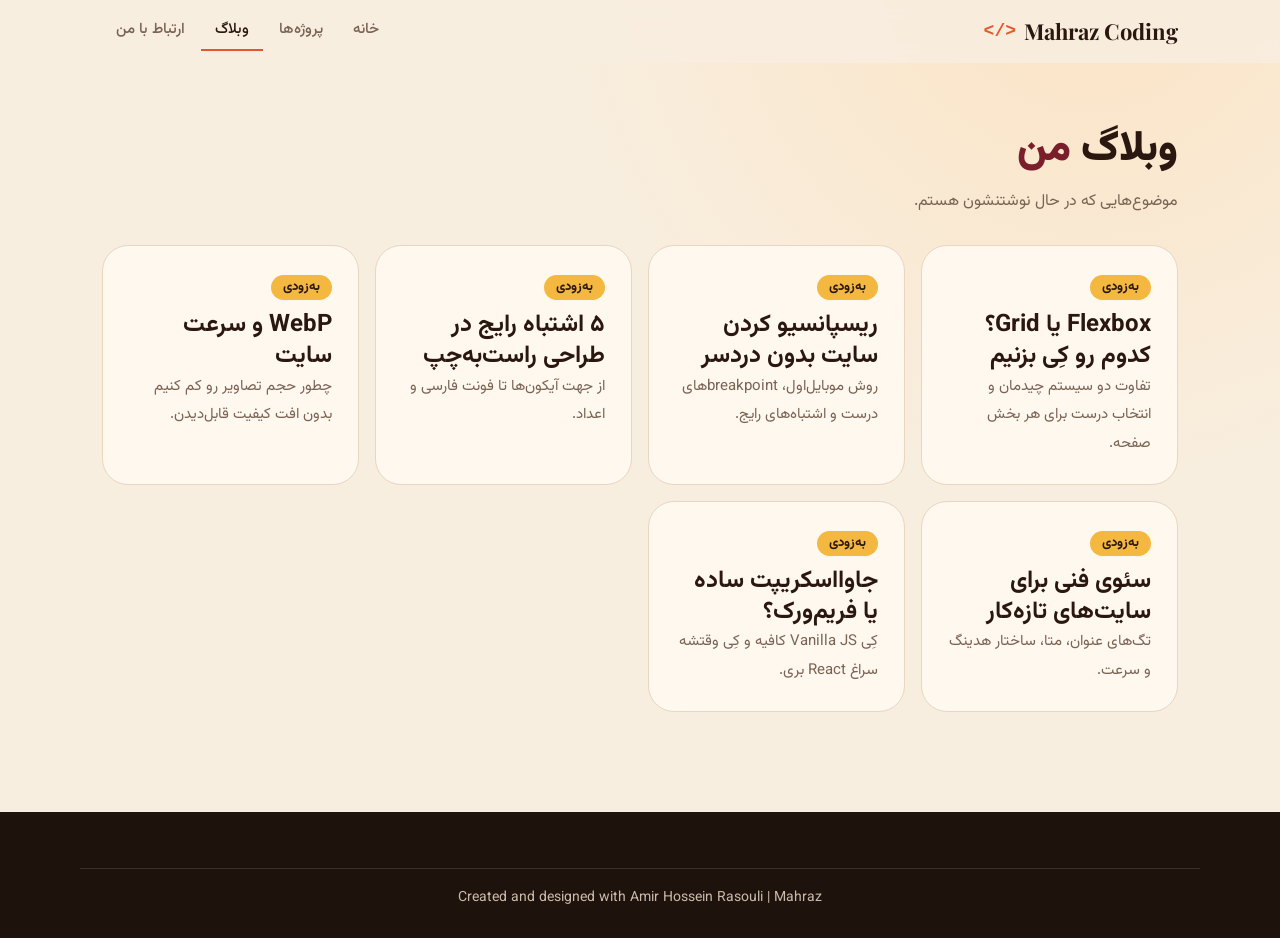
==== blog.html @ 0adf158b "first commit" ====
<!doctype html>
<html lang="fa" dir="rtl">
  <head>
    <meta charset="utf-8" />
    <meta
      name="viewport"
      content="width=device-width, initial-scale=1, viewport-fit=cover"
    />
    <title>وبلاگ برنامه‌نویسی وب | Mahraz </title>
    <meta
      name="description"
      content="آموزش و نکته‌های کاربردی فرانت‌اند، ریسپانسیو، سئوی فنی و سرعت سایت."
    />
    <meta name="robots" content="noindex,follow" />
    <link rel="canonical" href="https://mahrazcodding.ir/blog.html" />
    <meta name="theme-color" content="#F8EEDF" />
    <meta property="og:type" content="website" />
    <meta property="og:site_name" content="Mahraz Coding" />
    <meta property="og:title" content="وبلاگ برنامه‌نویسی وب | Mahraz Coding" />
    <meta
      property="og:description"
      content="آموزش و نکته‌های کاربردی فرانت‌اند، ریسپانسیو، سئوی فنی و سرعت سایت."
    />
    <meta property="og:url" content="https://mahrazcodding.ir/blog.html" />
    <meta property="og:locale" content="fa_IR" />
    <meta
      property="og:image"
      content="https://mahrazcodding.ir"
    />
    <meta name="twitter:card" content="summary_large_image" />
    <link rel="icon" href="assets/favicon.svg" type="image/svg+xml" />
    <link rel="preconnect" href="https://fonts.googleapis.com" />
    <link rel="preconnect" href="https://fonts.gstatic.com" crossorigin />
    <link
      href="https://fonts.googleapis.com/css2?family=Vazirmatn:wght@400;500;700;900&family=Playfair+Display:wght@700;900&family=Caveat:wght@600&display=swap"
      rel="stylesheet"
    />
    <link rel="stylesheet" href="css/style.css" />
    <script src="js/main.js" defer></script>
  </head>
  <body>
    <a class="skip" href="#main">پرش به محتوا</a>
    <div id="bar" aria-hidden="true"></div>
    <header>
      <div class="bar-in">
        <a class="brand" href="index.html" aria-label="Mahraz Coding، صفحه اصلی"
          ><em>&lt;/&gt;</em>Mahraz Coding</a
        >
        <button
          class="burger"
          id="bg"
          type="button"
          aria-label="منو"
          aria-expanded="false"
          aria-controls="nv"
        >
          <span></span><span></span><span></span>
        </button>
        <nav id="nv" aria-label="منوی اصلی">
          <a href="index.html">خانه</a><a href="projects.html">پروژه‌ها</a
          ><a href="blog.html" class="on" aria-current="page">وبلاگ</a
          ><a href="contact.html">ارتباط با من</a>
        </nav>
      </div>
    </header>
    <main id="main">
      <div>
        <section>
          <h1 class="title">وبلاگ <span>من</span></h1>
          <p class="sub">موضوع‌هایی که در حال نوشتنشون هستم.</p>
          <div class="cards">
            <article class="card cd">
              <span class="tag">به‌زودی</span>
              <h2>Flexbox یا Grid؟ کدوم رو کِی بزنیم</h2>
              <p>تفاوت دو سیستم چیدمان و انتخاب درست برای هر بخش صفحه.</p>
            </article>
            <article class="card cd">
              <span class="tag">به‌زودی</span>
              <h2>ریسپانسیو کردن سایت بدون دردسر</h2>
              <p>روش موبایل‌اول، breakpointهای درست و اشتباه‌های رایج.</p>
            </article>
            <article class="card cd">
              <span class="tag">به‌زودی</span>
              <h2>۵ اشتباه رایج در طراحی راست‌به‌چپ</h2>
              <p>از جهت آیکون‌ها تا فونت فارسی و اعداد.</p>
            </article>
            <article class="card cd">
              <span class="tag">به‌زودی</span>
              <h2>WebP و سرعت سایت</h2>
              <p>چطور حجم تصاویر رو کم کنیم بدون افت کیفیت قابل‌دیدن.</p>
            </article>
            <article class="card cd">
              <span class="tag">به‌زودی</span>
              <h2>سئوی فنی برای سایت‌های تازه‌کار</h2>
              <p>تگ‌های عنوان، متا، ساختار هدینگ و سرعت.</p>
            </article>
            <article class="card cd">
              <span class="tag">به‌زودی</span>
              <h2>جاوااسکریپت ساده یا فریم‌ورک؟</h2>
              <p>کِی Vanilla JS کافیه و کِی وقتشه سراغ React بری.</p>
            </article>
          </div>
        </section>
      </div>
    </main>
    <footer>
      <div class="cr">
        Created and designed with Amir Hossein Rasouli | Mahraz
      </div>
    </footer>
  </body>
</html>
---- css/style.css ----
:root {
  color-scheme: light;
  --bg: #f8eedf;
  --card: #fff8ee;
  --ink: #2a1710;
  --muted: #7a6354;
  --line: #e8d6c0;
  --mr: #7a1e2b;
  --or: #e4572e;
  --yl: #f4b73f;
  --dk: #1e120d;
  box-sizing: border-box;
  padding-top: env(safe-area-inset-top, 0px);
  padding-bottom: env(safe-area-inset-bottom, 0px);
}
*,
*::before,
*::after {
  box-sizing: inherit;
}
html {
  scroll-behavior: smooth;
  scroll-padding-top: 90px;
}
body {
  margin: 0;
  background:
    radial-gradient(900px circle at 85% -5%, #fbe3c4, transparent 60%),
    var(--bg);
  color: var(--ink);
  font-family: Vazirmatn, Tahoma, sans-serif;
  line-height: 1.9;
  overflow-x: hidden;
}
a {
  color: inherit;
  text-decoration: none;
}
:focus-visible {
  outline: 3px solid var(--or);
  outline-offset: 3px;
  border-radius: 8px;
}
#bar {
  position: fixed;
  top: 0;
  right: 0;
  left: 0;
  height: 4px;
  z-index: 30;
  background: linear-gradient(90deg, var(--mr), var(--or), var(--yl));
  transform: scaleX(0);
  transform-origin: right;
}
header {
  position: sticky;
  top: 0;
  z-index: 20;
  background: rgba(248, 238, 223, 0.9);
  backdrop-filter: blur(8px);
  padding-top: env(safe-area-inset-top, 0px);
}
.bar-in {
  max-width: 1120px;
  margin: auto;
  padding: 12px 22px;
  display: flex;
  flex-wrap: wrap;
  align-items: center;
  justify-content: space-between;
  gap: 4px 20px;
}
.brand {
  font:
    700 22px/1.4 "Playfair Display",
    serif;
  direction: ltr;
  display: flex;
  gap: 8px;
  align-items: center;
}
.brand em {
  font: 700 18px monospace;
  color: var(--or);
  font-style: normal;
}
nav {
  display: flex;
  gap: 2px;
  flex-wrap: wrap;
}
nav a {
  padding: 4px 14px;
  font-weight: 500;
  font-size: 15px;
  border-bottom: 2px solid transparent;
  color: var(--muted);
}
nav a:hover {
  color: var(--ink);
}
nav a.on {
  color: var(--ink);
  border-color: var(--or);
}
.burger {
  display: none;
  width: 44px;
  height: 44px;
  border: 1.5px solid var(--mr);
  border-radius: 50%;
  background: transparent;
  cursor: pointer;
  flex-direction: column;
  align-items: center;
  justify-content: center;
  gap: 5px;
  padding: 0;
}
.burger span {
  display: block;
  width: 18px;
  height: 2px;
  background: var(--mr);
  border-radius: 2px;
  transition:
    transform 0.25s,
    opacity 0.2s;
}
.burger[aria-expanded="true"] span:nth-child(1) {
  transform: translateY(7px) rotate(45deg);
}
.burger[aria-expanded="true"] span:nth-child(2) {
  opacity: 0;
}
.burger[aria-expanded="true"] span:nth-child(3) {
  transform: translateY(-7px) rotate(-45deg);
}
@media (max-width: 640px) {
  .burger {
    display: flex;
  }
  header nav {
    display: none;
    position: absolute;
    top: 100%;
    right: 0;
    left: 0;
    flex-direction: column;
    gap: 0;
    background: var(--bg);
    padding: 6px 22px 14px;
    border-bottom: 1px solid var(--line);
    box-shadow: 0 18px 30px rgba(42, 23, 16, 0.12);
  }
  header nav.open {
    display: flex;
  }
  header nav a {
    padding: 12px 4px;
  }
}
main {
  max-width: 1120px;
  margin: auto;
  padding: 0 22px;
}
section {
  padding: 60px 0;
}
h1,
h2,
h3 {
  line-height: 1.3;
  margin: 0;
}
.btn {
  display: inline-block;
  background: var(--ink);
  color: #fff;
  padding: 12px 28px;
  border-radius: 999px;
  font: inherit;
  font-weight: 700;
  border: 2px solid var(--ink);
  cursor: pointer;
  transition:
    transform 0.2s,
    background 0.2s;
}
.btn:hover {
  background: var(--mr);
  border-color: var(--mr);
  transform: translateY(-2px);
}
.btn.alt {
  background: transparent;
  color: var(--ink);
}
.btn.alt:hover {
  background: var(--ink);
  color: #fff;
  border-color: var(--ink);
}
.hero {
  display: grid;
  gap: 30px;
  align-items: center;
  padding-top: 36px;
}
.hand {
  font:
    600 30px/1 Caveat,
    cursive;
  color: var(--ink);
  direction: ltr;
  display: block;
  margin-bottom: -4px;
}
.hi {
  font-size: 20px;
  font-weight: 700;
  color: var(--or);
  margin: 0;
}
.hero h1 {
  font-size: clamp(44px, 11vw, 84px);
  font-weight: 900;
  letter-spacing: -1px;
}
.hero h1 span {
  color: var(--or);
}
.type {
  font-size: clamp(20px, 4.5vw, 28px);
  font-weight: 700;
  color: var(--mr);
  min-height: 2em;
  margin-top: 6px;
}
.type::after {
  content: "";
  display: inline-block;
  width: 2px;
  height: 1em;
  background: var(--or);
  margin-inline-start: 4px;
  vertical-align: middle;
  animation: bl 1s steps(1) infinite;
}
@keyframes bl {
  50% {
    opacity: 0;
  }
}
.hero p {
  max-width: 470px;
  color: var(--muted);
  margin: 8px 0 22px;
}
.row {
  display: flex;
  gap: 12px;
  flex-wrap: wrap;
  align-items: center;
}
.ico {
  display: flex;
  gap: 10px;
  margin-top: 22px;
}
.ico a {
  width: 42px;
  height: 42px;
  display: grid;
  place-items: center;
  border-radius: 50%;
  border: 1.5px solid var(--mr);
  color: var(--mr);
  transition: 0.2s;
}
.ico a:hover {
  background: var(--mr);
  color: #fff;
  transform: translateY(-3px);
}
svg.i {
  width: 20px;
  height: 20px;
  fill: none;
  stroke: currentColor;
  stroke-width: 1.8;
  stroke-linecap: round;
  stroke-linejoin: round;
}
.vis {
  position: relative;
  width: min(430px, 86vw);
  aspect-ratio: 1/1.05;
  justify-self: center;
  margin-bottom: 20px;
}
.frame {
  position: absolute;
  inset: 0 5% 14% 5%;
  border-radius: 40px 40px 150px 40px;
  background: #e9b27e center/cover;
  overflow: hidden;
  box-shadow: 0 24px 50px rgba(122, 30, 43, 0.22);
  z-index: 2;
}
.frame::before {
  content: "";
  position: absolute;
  inset: 0;
  background:
    radial-gradient(circle at 70% 25%, #ffd79a, transparent 55%),
    linear-gradient(160deg, #f3b987, #b4532f 70%, #5a1f1a);
}
.frame b {
  position: absolute;
  inset: 0;
  display: grid;
  place-items: center;
  font:
    900 110px "Playfair Display",
    serif;
  color: rgba(255, 255, 255, 0.35);
}
.o {
  position: absolute;
  border-radius: 50%;
  animation: fl 6s ease-in-out infinite;
}
.o1 {
  width: 25%;
  aspect-ratio: 1;
  background: var(--mr);
  left: -4%;
  top: 42%;
  z-index: 3;
}
.o2 {
  width: 22%;
  aspect-ratio: 1;
  background: var(--yl);
  border-radius: 100% 0 0 0;
  left: 2%;
  bottom: 14%;
  z-index: 1;
  animation-delay: -2s;
}
.o3 {
  width: 78%;
  aspect-ratio: 1;
  border: 2px solid var(--or);
  border-color: transparent transparent var(--or) var(--or);
  left: -12%;
  bottom: -6%;
  z-index: 1;
  animation: none;
}
.o4 {
  width: 11%;
  aspect-ratio: 1;
  background: var(--or);
  right: -2%;
  top: 8%;
  z-index: 3;
  animation-delay: -4s;
}
@keyframes fl {
  50% {
    transform: translateY(-10px);
  }
}
.code {
  position: absolute;
  right: -3%;
  bottom: 2%;
  width: 74%;
  background: #1e120d;
  color: #f8eedf;
  border-radius: 16px;
  padding: 12px 16px 14px;
  direction: ltr;
  font: 12px/1.7 monospace;
  box-shadow: 0 18px 36px rgba(0, 0, 0, 0.35);
  z-index: 4;
}
.code i {
  display: inline-block;
  width: 9px;
  height: 9px;
  border-radius: 50%;
  margin-right: 5px;
}
.code .k {
  color: #f4b73f;
}
.code .st {
  color: #8fe0b0;
}
.note {
  position: absolute;
  left: -6%;
  top: 2%;
  z-index: 4;
  font:
    600 20px/1.1 Caveat,
    cursive;
  direction: ltr;
  transform: rotate(-6deg);
}
.lab {
  font-size: 14px;
  color: var(--or);
  font-weight: 700;
  margin-bottom: 6px;
}
.title {
  font-size: clamp(28px, 5.5vw, 42px);
  font-weight: 900;
  margin-bottom: 10px;
}
.title span {
  color: var(--mr);
}
.sub {
  color: var(--muted);
  margin: 0 0 28px;
}
.abt {
  display: grid;
  gap: 30px;
  align-items: center;
}
.abt p {
  color: #4e3a2e;
  max-width: 520px;
}
.feat {
  display: grid;
  grid-template-columns: 1fr 1fr;
  gap: 14px;
  list-style: none;
  margin: 0;
  padding: 0;
}
.feat li {
  display: flex;
  flex-direction: column;
  align-items: center;
  text-align: center;
  gap: 10px;
  font-weight: 700;
  font-size: 14px;
  line-height: 1.6;
  padding: 18px 10px;
  background: var(--card);
  border: 1px solid var(--line);
  border-radius: 22px;
  transition:
    transform 0.25s,
    box-shadow 0.25s;
}
.feat li:hover {
  transform: translateY(-4px);
  box-shadow: 0 14px 28px rgba(122, 30, 43, 0.12);
}
.feat li i {
  width: 40px;
  height: 40px;
  border-radius: 50%;
  border: 1px solid var(--line);
  background: var(--card);
  display: grid;
  place-items: center;
  font-style: normal;
}
.arch {
  position: relative;
  width: min(280px, 70vw);
  aspect-ratio: 0.72;
  justify-self: center;
  border-radius: 200px 200px 24px 24px;
  background: linear-gradient(170deg, #c8612e, var(--mr) 70%, #3a1416);
  display: grid;
  place-items: center;
  font: 900 70px monospace;
  color: rgba(255, 255, 255, 0.85);
  overflow: hidden;
  box-shadow: 0 20px 44px rgba(122, 30, 43, 0.25);
}
.arch::after {
  content: "";
  position: absolute;
  width: 60%;
  aspect-ratio: 1;
  border-radius: 50%;
  background: var(--yl);
  opacity: 0.9;
  right: -18%;
  bottom: 8%;
  mix-blend-mode: soft-light;
}
.cd {
  background: var(--card);
  border: 1px solid var(--line);
  border-radius: 26px;
}
.sks {
  display: grid;
  grid-template-columns: repeat(auto-fit, minmax(260px, 1fr));
  gap: 16px;
}
.sk {
  padding: 22px;
  display: grid;
  gap: 14px;
  transition:
    transform 0.25s,
    box-shadow 0.25s;
}
.sk:hover {
  transform: translateY(-4px);
  box-shadow: 0 16px 34px rgba(122, 30, 43, 0.14);
}
.sk .top {
  display: flex;
  align-items: center;
  gap: 14px;
}
.sk .bd {
  width: 52px;
  height: 52px;
  border-radius: 16px;
  display: grid;
  place-items: center;
  font: 700 16px monospace;
  color: #fff;
  background: var(--c);
  direction: ltr;
}
.sk h3 {
  font-size: 18px;
  direction: ltr;
  text-align: right;
}
.sk small {
  display: block;
  color: var(--muted);
  font-size: 13px;
  line-height: 1.6;
}
.sk .pc {
  margin-inline-start: auto;
  font-weight: 900;
  font-size: 22px;
  color: var(--mr);
}
.sk .tr {
  height: 10px;
  border-radius: 99px;
  background: var(--line);
  overflow: hidden;
}
.sk .tr i {
  display: block;
  height: 100%;
  width: 0;
  border-radius: 99px;
  background: linear-gradient(90deg, var(--mr), var(--or), var(--yl));
  transition: width 1.4s cubic-bezier(0.2, 0.8, 0.2, 1);
}
.sk.go .tr i {
  width: calc(var(--v) * 1%);
}
.cards {
  display: grid;
  grid-template-columns: repeat(auto-fit, minmax(230px, 1fr));
  gap: 16px;
}
.card {
  padding: 26px;
  transition:
    transform 0.25s,
    box-shadow 0.25s;
}
.card:hover {
  transform: translateY(-5px);
  box-shadow: 0 16px 34px rgba(122, 30, 43, 0.14);
}
.ic {
  width: 52px;
  height: 52px;
  border-radius: 50%;
  display: grid;
  place-items: center;
  background: #f6e3cf;
  border: 1px solid var(--line);
  margin-bottom: 12px;
}

.card h3 {
  font-size: 18px;
  margin-bottom: 6px;
}
.card p {
  margin: 0;
  color: var(--muted);
  font-size: 15px;
}
.links {
  display: grid;
  grid-template-columns: repeat(auto-fit, minmax(260px, 1fr));
  gap: 16px;
}
.lk {
  display: flex;
  justify-content: space-between;
  align-items: center;
  border-radius: 30px;
  padding: 34px 30px;
  color: #fff;
  transition: transform 0.25s;
}
.lk:hover {
  transform: translateY(-4px);
}
.lk h3 {
  font-size: 26px;
}
.lk p {
  margin: 4px 0 0;
  opacity: 0.85;
}
.lk b {
  font-size: 28px;
}
.lk.a {
  background: var(--mr);
}
.lk.b {
  background: linear-gradient(135deg, var(--or), #b8431f);
}
.cta {
  background: var(--dk);
  color: #fff;
  border-radius: 34px;
  padding: 50px 24px;
  text-align: center;
  position: relative;
  overflow: hidden;
}
.cta::before {
  content: "";
  position: absolute;
  width: 200px;
  height: 200px;
  border-radius: 50%;
  background: var(--mr);
  right: -60px;
  top: -70px;
}
.cta::after {
  content: "";
  position: absolute;
  width: 110px;
  height: 110px;
  border-radius: 100% 0 0 0;
  background: var(--yl);
  left: -20px;
  bottom: -20px;
}
.cta > * {
  position: relative;
  z-index: 1;
}
.cta h2 {
  font-size: clamp(24px, 5vw, 34px);
  color: var(--yl);
  margin-bottom: 8px;
}
.cta p {
  margin: 0 auto 22px;
  max-width: 520px;
  opacity: 0.85;
}
.cta .btn {
  background: var(--yl);
  color: var(--ink);
  border-color: var(--yl);
}
.cta .btn:hover {
  background: var(--or);
  border-color: var(--or);
  color: #fff;
}
.empty {
  text-align: center;
  border-style: dashed;
  padding: 64px 24px;
}
.empty .e {
  display: grid;
  place-items: center;
  margin-bottom: 6px;
}
.empty .e svg {
  width: 56px;
  height: 56px;
  stroke: var(--mr);
  stroke-width: 1.4;
}
.empty h2 {
  margin: 10px 0 6px;
  color: var(--mr);
}
.empty p {
  color: var(--muted);
  margin: 0 auto;
  max-width: 460px;
}
.tag {
  display: inline-block;
  background: var(--yl);
  font-size: 13px;
  font-weight: 700;
  padding: 0 12px;
  border-radius: 999px;
  margin-bottom: 10px;
}
.soc {
  display: grid;
  grid-template-columns: repeat(auto-fit, minmax(230px, 1fr));
  gap: 16px;
}
.s {
  display: flex;
  align-items: center;
  gap: 16px;
  padding: 22px;
  border-radius: 26px;
  background: var(--c);
  color: #fff;
  transition:
    transform 0.25s,
    box-shadow 0.25s;
}
.s:hover {
  transform: translateY(-6px) rotate(-1deg);
  box-shadow: 0 18px 34px rgba(42, 23, 16, 0.25);
}
.s i {
  width: 56px;
  height: 56px;
  border-radius: 50%;
  background: rgba(255, 255, 255, 0.2);
  display: grid;
  place-items: center;
}
.s svg.i {
  width: 26px;
  height: 26px;
}
.s b {
  display: block;
  font-size: 18px;
}
.s small {
  direction: ltr;
  display: block;
  text-align: right;
  opacity: 0.9;
}
footer {
  background: var(--dk);
  color: #cdbba9;
  margin-top: 40px;
  padding: 34px 22px calc(26px + env(safe-area-inset-bottom, 0px));
}
.f {
  max-width: 1120px;
  margin: auto;
  display: flex;
  flex-wrap: wrap;
  gap: 16px 40px;
  align-items: center;
  justify-content: space-between;
}
.f .brand {
  color: #fff;
}
.f nav a {
  color: #cdbba9;
  font-size: 14px;
}
.cr {
  max-width: 1120px;
  margin: 22px auto 0;
  padding-top: 16px;
  border-top: 1px solid rgba(255, 255, 255, 0.12);
  text-align: center;
  font-size: 14px;
  direction: ltr;
}
@media (prefers-reduced-motion: reduce) {
  *,
  *::before,
  *::after {
    animation: none !important;
    transition: none !important;
    scroll-behavior: auto !important;
  }
}
@media (min-width: 860px) {
  .hero {
    grid-template-columns: 1.1fr 1fr;
  }
  .abt {
    grid-template-columns: 1.2fr 1fr 1fr;
  }
}
.ic svg.i,
.feat li i svg.i {
  width: 24px;
  height: 24px;
  stroke: var(--mr);
  stroke-width: 1.8;
}
.skip {
  position: absolute;
  right: 12px;
  top: -70px;
  background: var(--ink);
  color: #fff;
  padding: 8px 16px;
  border-radius: 8px;
  z-index: 50;
}
.skip:focus {
  top: 12px;
}
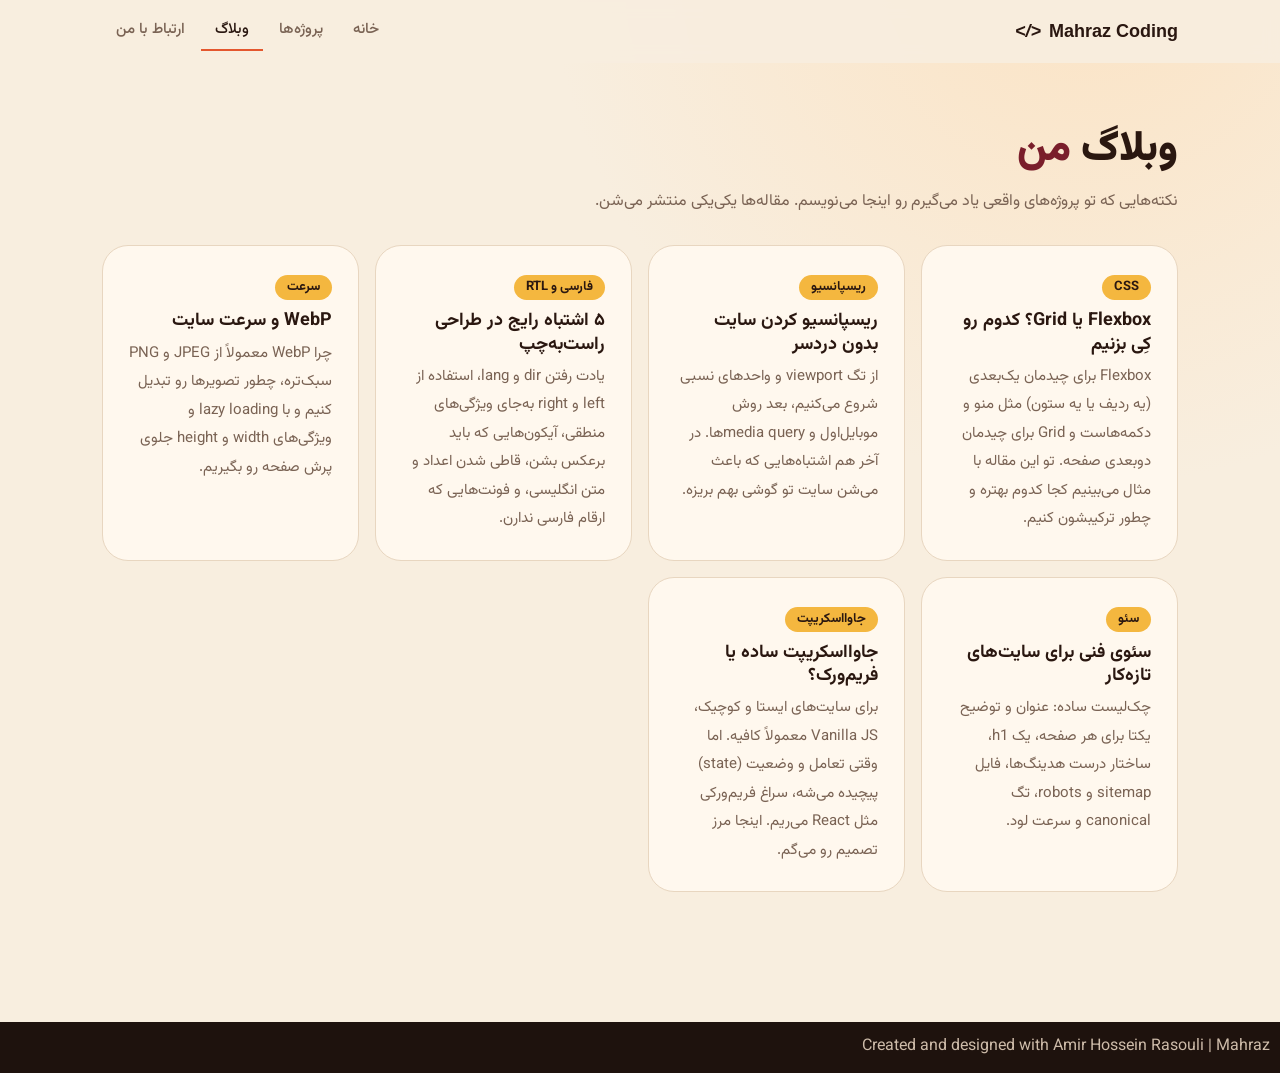
==== commit 719cfbde: "update" ====
--- a/blog.html
+++ b/blog.html
@@ -65,42 +65,49 @@
     </header>
     <main id="main">
       <div>
-        <section>
-          <h1 class="title">وبلاگ <span>من</span></h1>
-          <p class="sub">موضوع‌هایی که در حال نوشتنشون هستم.</p>
-          <div class="cards">
-            <article class="card cd">
-              <span class="tag">به‌زودی</span>
-              <h2>Flexbox یا Grid؟ کدوم رو کِی بزنیم</h2>
-              <p>تفاوت دو سیستم چیدمان و انتخاب درست برای هر بخش صفحه.</p>
-            </article>
-            <article class="card cd">
-              <span class="tag">به‌زودی</span>
-              <h2>ریسپانسیو کردن سایت بدون دردسر</h2>
-              <p>روش موبایل‌اول، breakpointهای درست و اشتباه‌های رایج.</p>
-            </article>
-            <article class="card cd">
-              <span class="tag">به‌زودی</span>
-              <h2>۵ اشتباه رایج در طراحی راست‌به‌چپ</h2>
-              <p>از جهت آیکون‌ها تا فونت فارسی و اعداد.</p>
-            </article>
-            <article class="card cd">
-              <span class="tag">به‌زودی</span>
-              <h2>WebP و سرعت سایت</h2>
-              <p>چطور حجم تصاویر رو کم کنیم بدون افت کیفیت قابل‌دیدن.</p>
-            </article>
-            <article class="card cd">
-              <span class="tag">به‌زودی</span>
-              <h2>سئوی فنی برای سایت‌های تازه‌کار</h2>
-              <p>تگ‌های عنوان، متا، ساختار هدینگ و سرعت.</p>
-            </article>
-            <article class="card cd">
-              <span class="tag">به‌زودی</span>
-              <h2>جاوااسکریپت ساده یا فریم‌ورک؟</h2>
-              <p>کِی Vanilla JS کافیه و کِی وقتشه سراغ React بری.</p>
-            </article>
-          </div>
-        </section>
+<section>
+  <h1 class="title">وبلاگ <span>من</span></h1>
+  <p class="sub">نکته‌هایی که تو پروژه‌های واقعی یاد می‌گیرم رو اینجا می‌نویسم. مقاله‌ها یکی‌یکی منتشر می‌شن.</p>
+  <div class="cards">
+
+    <article class="card cd">
+      <span class="tag">CSS</span>
+      <h2>Flexbox یا Grid؟ کدوم رو کِی بزنیم</h2>
+      <p>Flexbox برای چیدمان یک‌بعدی (یه ردیف یا یه ستون) مثل منو و دکمه‌هاست و Grid برای چیدمان دوبعدی صفحه. تو این مقاله با مثال می‌بینیم کجا کدوم بهتره و چطور ترکیبشون کنیم.</p>
+    </article>
+
+    <article class="card cd">
+      <span class="tag">ریسپانسیو</span>
+      <h2>ریسپانسیو کردن سایت بدون دردسر</h2>
+      <p>از تگ viewport و واحدهای نسبی شروع می‌کنیم، بعد روش موبایل‌اول و media queryها. در آخر هم اشتباه‌هایی که باعث می‌شن سایت تو گوشی بهم بریزه.</p>
+    </article>
+
+    <article class="card cd">
+      <span class="tag">فارسی و RTL</span>
+      <h2>۵ اشتباه رایج در طراحی راست‌به‌چپ</h2>
+      <p>یادت رفتن dir و lang، استفاده از left و right به‌جای ویژگی‌های منطقی، آیکون‌هایی که باید برعکس بشن، قاطی شدن اعداد و متن انگلیسی، و فونت‌هایی که ارقام فارسی ندارن.</p>
+    </article>
+
+    <article class="card cd">
+      <span class="tag">سرعت</span>
+      <h2>WebP و سرعت سایت</h2>
+      <p>چرا WebP معمولاً از JPEG و PNG سبک‌تره، چطور تصویرها رو تبدیل کنیم و با lazy loading و ویژگی‌های width و height جلوی پرش صفحه رو بگیریم.</p>
+    </article>
+
+    <article class="card cd">
+      <span class="tag">سئو</span>
+      <h2>سئوی فنی برای سایت‌های تازه‌کار</h2>
+      <p>چک‌لیست ساده: عنوان و توضیح یکتا برای هر صفحه، یک h1، ساختار درست هدینگ‌ها، فایل sitemap و robots، تگ canonical و سرعت لود.</p>
+    </article>
+
+    <article class="card cd">
+      <span class="tag">جاوااسکریپت</span>
+      <h2>جاوااسکریپت ساده یا فریم‌ورک؟</h2>
+      <p>برای سایت‌های ایستا و کوچیک، Vanilla JS معمولاً کافیه. اما وقتی تعامل و وضعیت (state) پیچیده می‌شه، سراغ فریم‌ورکی مثل React می‌ریم. اینجا مرز تصمیم رو می‌گم.</p>
+    </article>
+
+  </div>
+</section>
       </div>
     </main>
     <footer>
--- a/css/style.css
+++ b/css/style.css
@@ -71,18 +71,13 @@
   gap: 4px 20px;
 }
 .brand {
-  font:
-    700 22px/1.4 "Playfair Display",
-    serif;
+  font-family: sans-serif;
+  font-size: large;
+  font-weight: 700;
   direction: ltr;
   display: flex;
   gap: 8px;
   align-items: center;
-}
-.brand em {
-  font: 700 18px monospace;
-  color: var(--or);
-  font-style: normal;
 }
 nav {
   display: flex;
@@ -174,6 +169,7 @@
   line-height: 1.3;
   margin: 0;
 }
+
 .btn {
   display: inline-block;
   background: var(--ink);
@@ -478,32 +474,6 @@
   place-items: center;
   font-style: normal;
 }
-.arch {
-  position: relative;
-  width: min(280px, 70vw);
-  aspect-ratio: 0.72;
-  justify-self: center;
-  border-radius: 200px 200px 24px 24px;
-  background: linear-gradient(170deg, #c8612e, var(--mr) 70%, #3a1416);
-  display: grid;
-  place-items: center;
-  font: 900 70px monospace;
-  color: rgba(255, 255, 255, 0.85);
-  overflow: hidden;
-  box-shadow: 0 20px 44px rgba(122, 30, 43, 0.25);
-}
-.arch::after {
-  content: "";
-  position: absolute;
-  width: 60%;
-  aspect-ratio: 1;
-  border-radius: 50%;
-  background: var(--yl);
-  opacity: 0.9;
-  right: -18%;
-  bottom: 8%;
-  mix-blend-mode: soft-light;
-}
 .cd {
   background: var(--card);
   border: 1px solid var(--line);
@@ -531,17 +501,7 @@
   align-items: center;
   gap: 14px;
 }
-.sk .bd {
-  width: 52px;
-  height: 52px;
-  border-radius: 16px;
-  display: grid;
-  place-items: center;
-  font: 700 16px monospace;
-  color: #fff;
-  background: var(--c);
-  direction: ltr;
-}
+
 .sk h3 {
   font-size: 18px;
   direction: ltr;
@@ -576,6 +536,7 @@
 .sk.go .tr i {
   width: calc(var(--v) * 1%);
 }
+.card h2{font-size:18px;margin-bottom:6px}
 .cards {
   display: grid;
   grid-template-columns: repeat(auto-fit, minmax(230px, 1fr));
@@ -777,33 +738,12 @@
 footer {
   background: var(--dk);
   color: #cdbba9;
-  margin-top: 40px;
-  padding: 34px 22px calc(26px + env(safe-area-inset-bottom, 0px));
-}
-.f {
-  max-width: 1120px;
-  margin: auto;
-  display: flex;
-  flex-wrap: wrap;
-  gap: 16px 40px;
-  align-items: center;
-  justify-content: space-between;
-}
-.f .brand {
-  color: #fff;
-}
-.f nav a {
-  color: #cdbba9;
-  font-size: 14px;
-}
-.cr {
-  max-width: 1120px;
-  margin: 22px auto 0;
-  padding-top: 16px;
-  border-top: 1px solid rgba(255, 255, 255, 0.12);
+  margin-top: 70px;
+  padding: 10px;
+}
+.p-footer{
   text-align: center;
-  font-size: 14px;
-  direction: ltr;
+  font-family: sans-serif;
 }
 @media (prefers-reduced-motion: reduce) {
   *,
